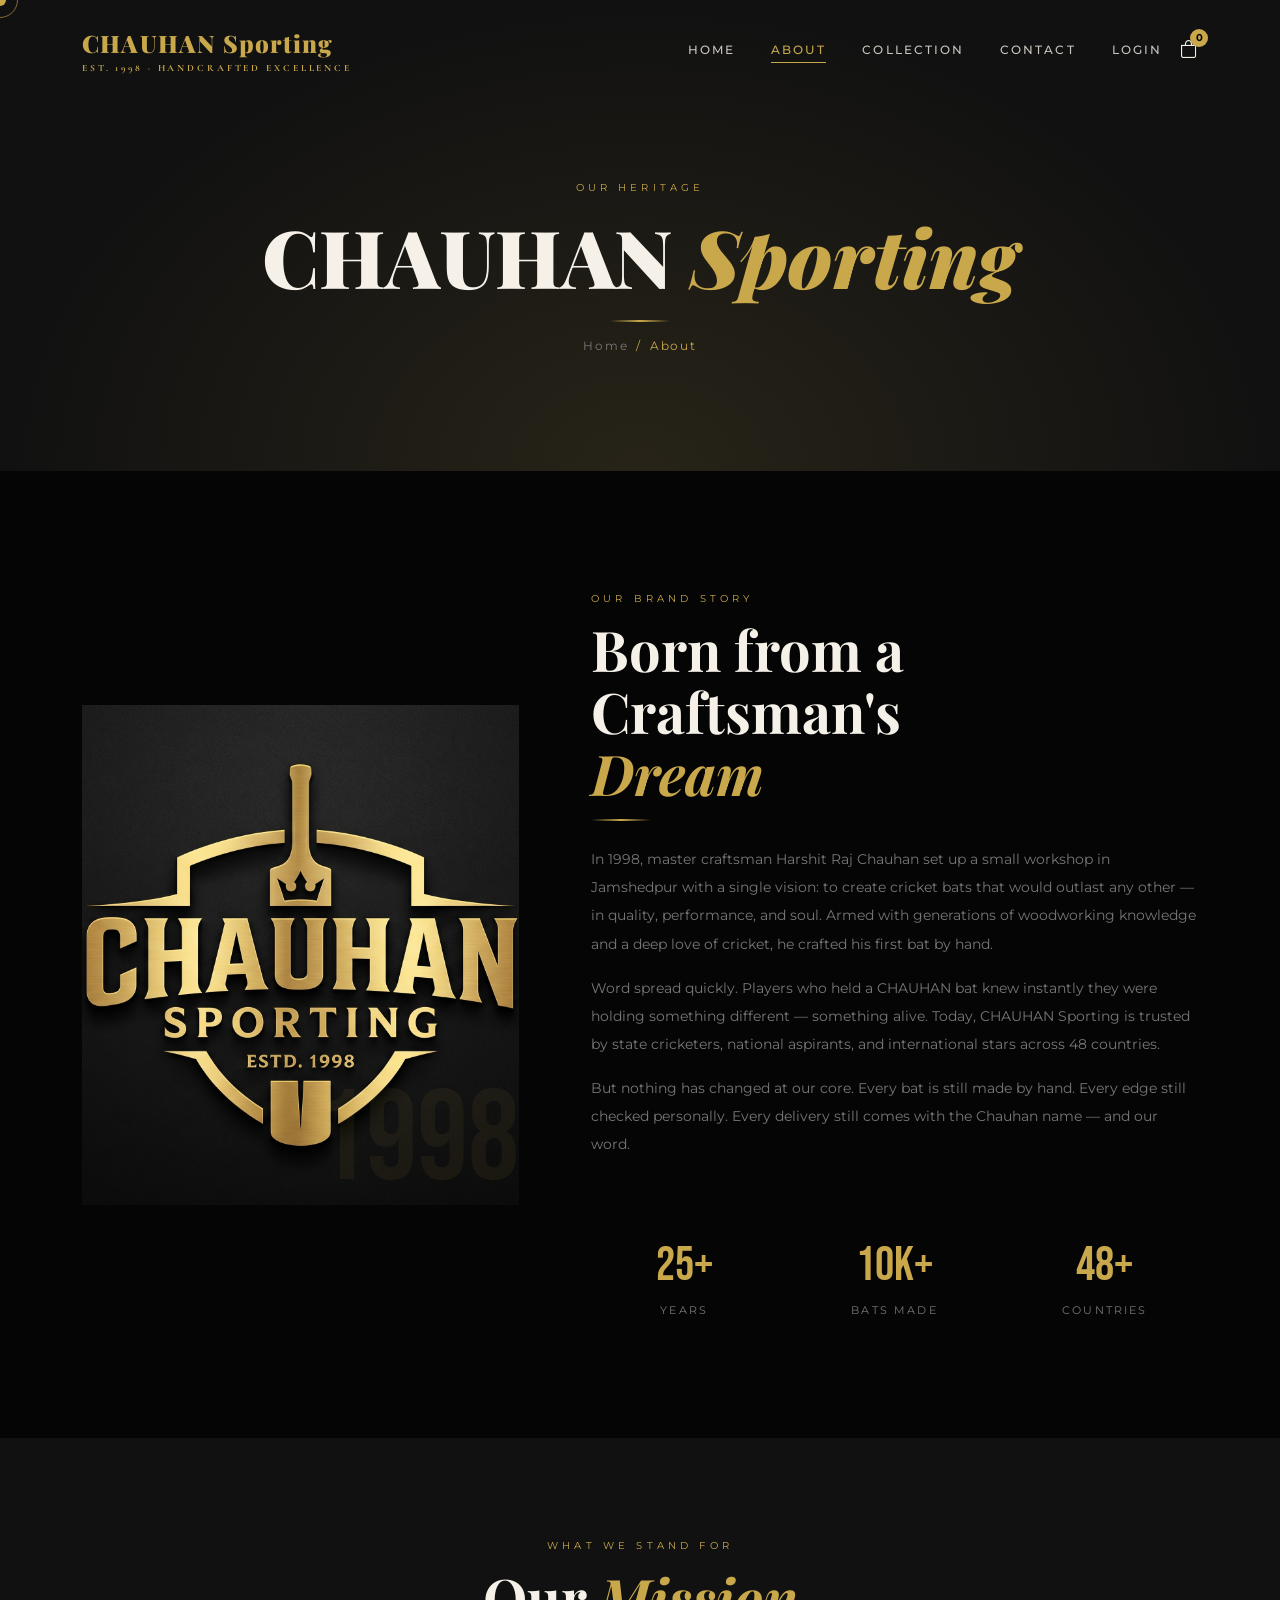
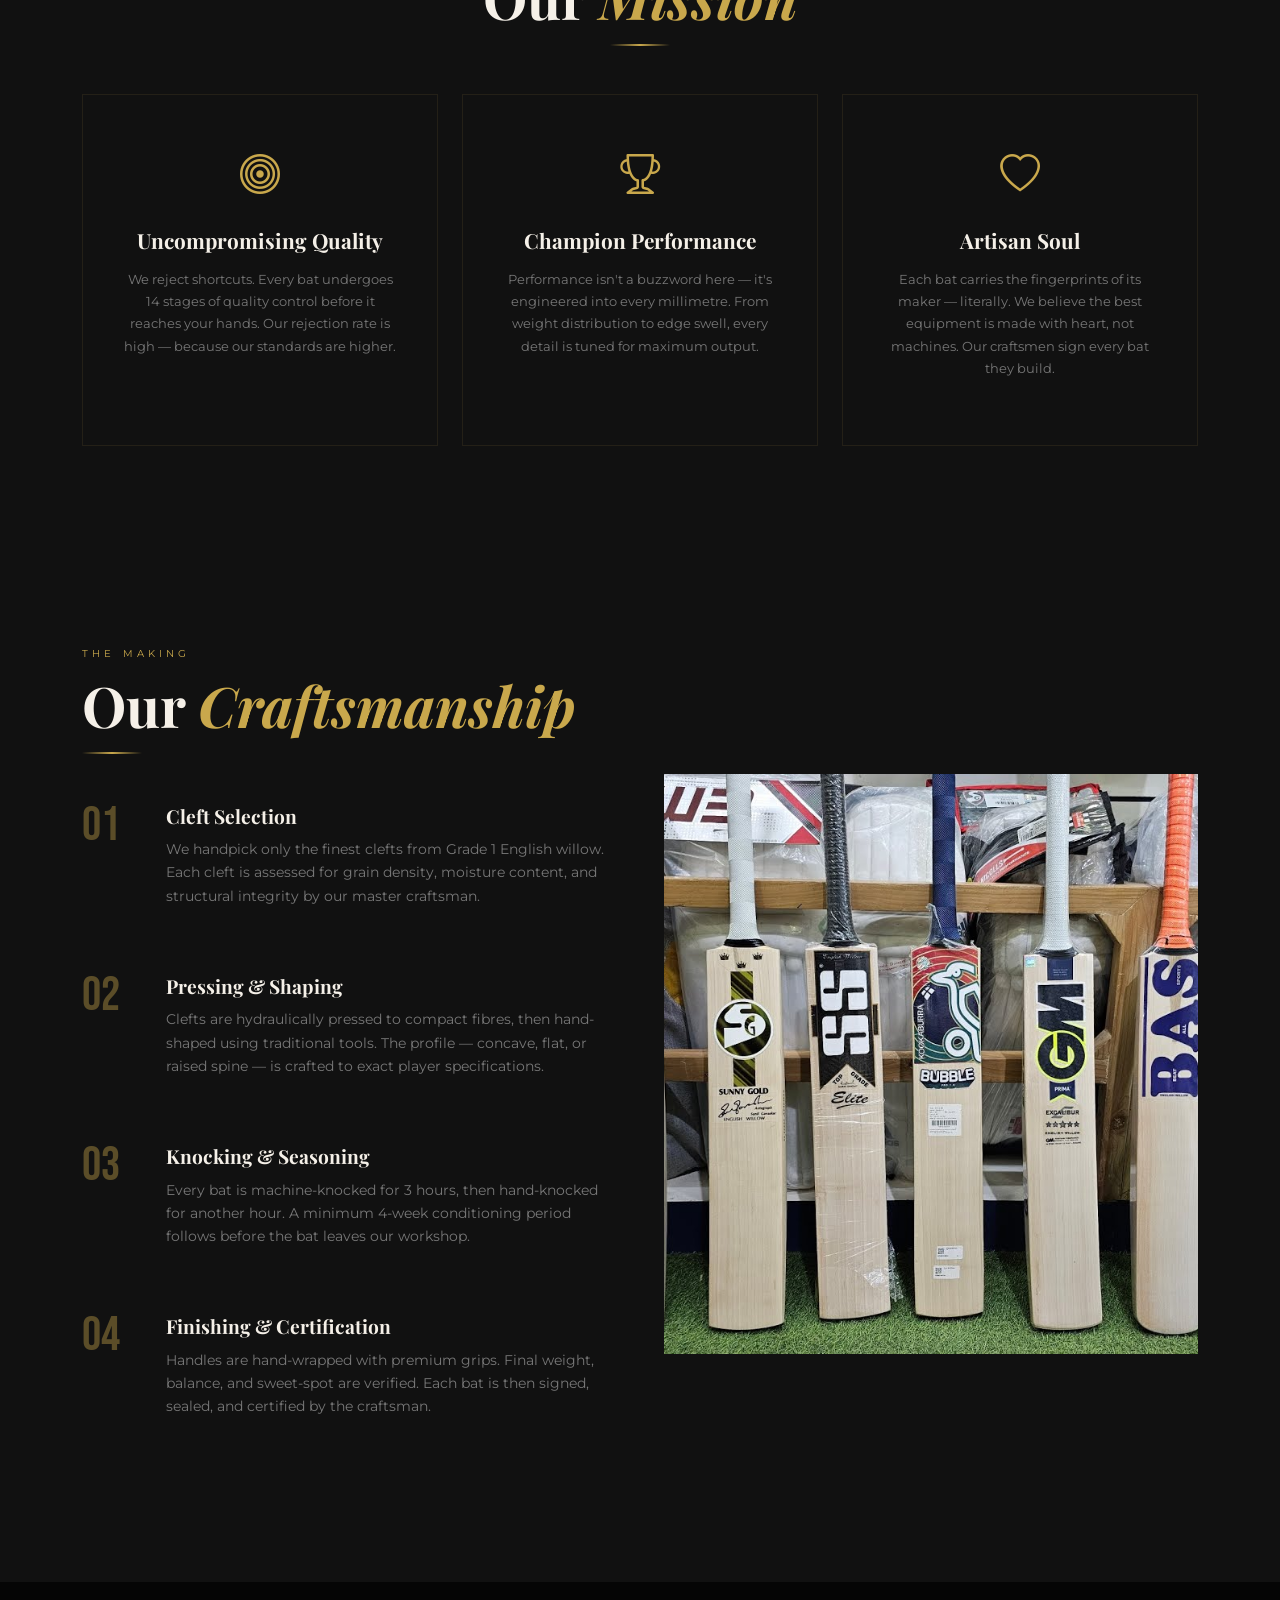
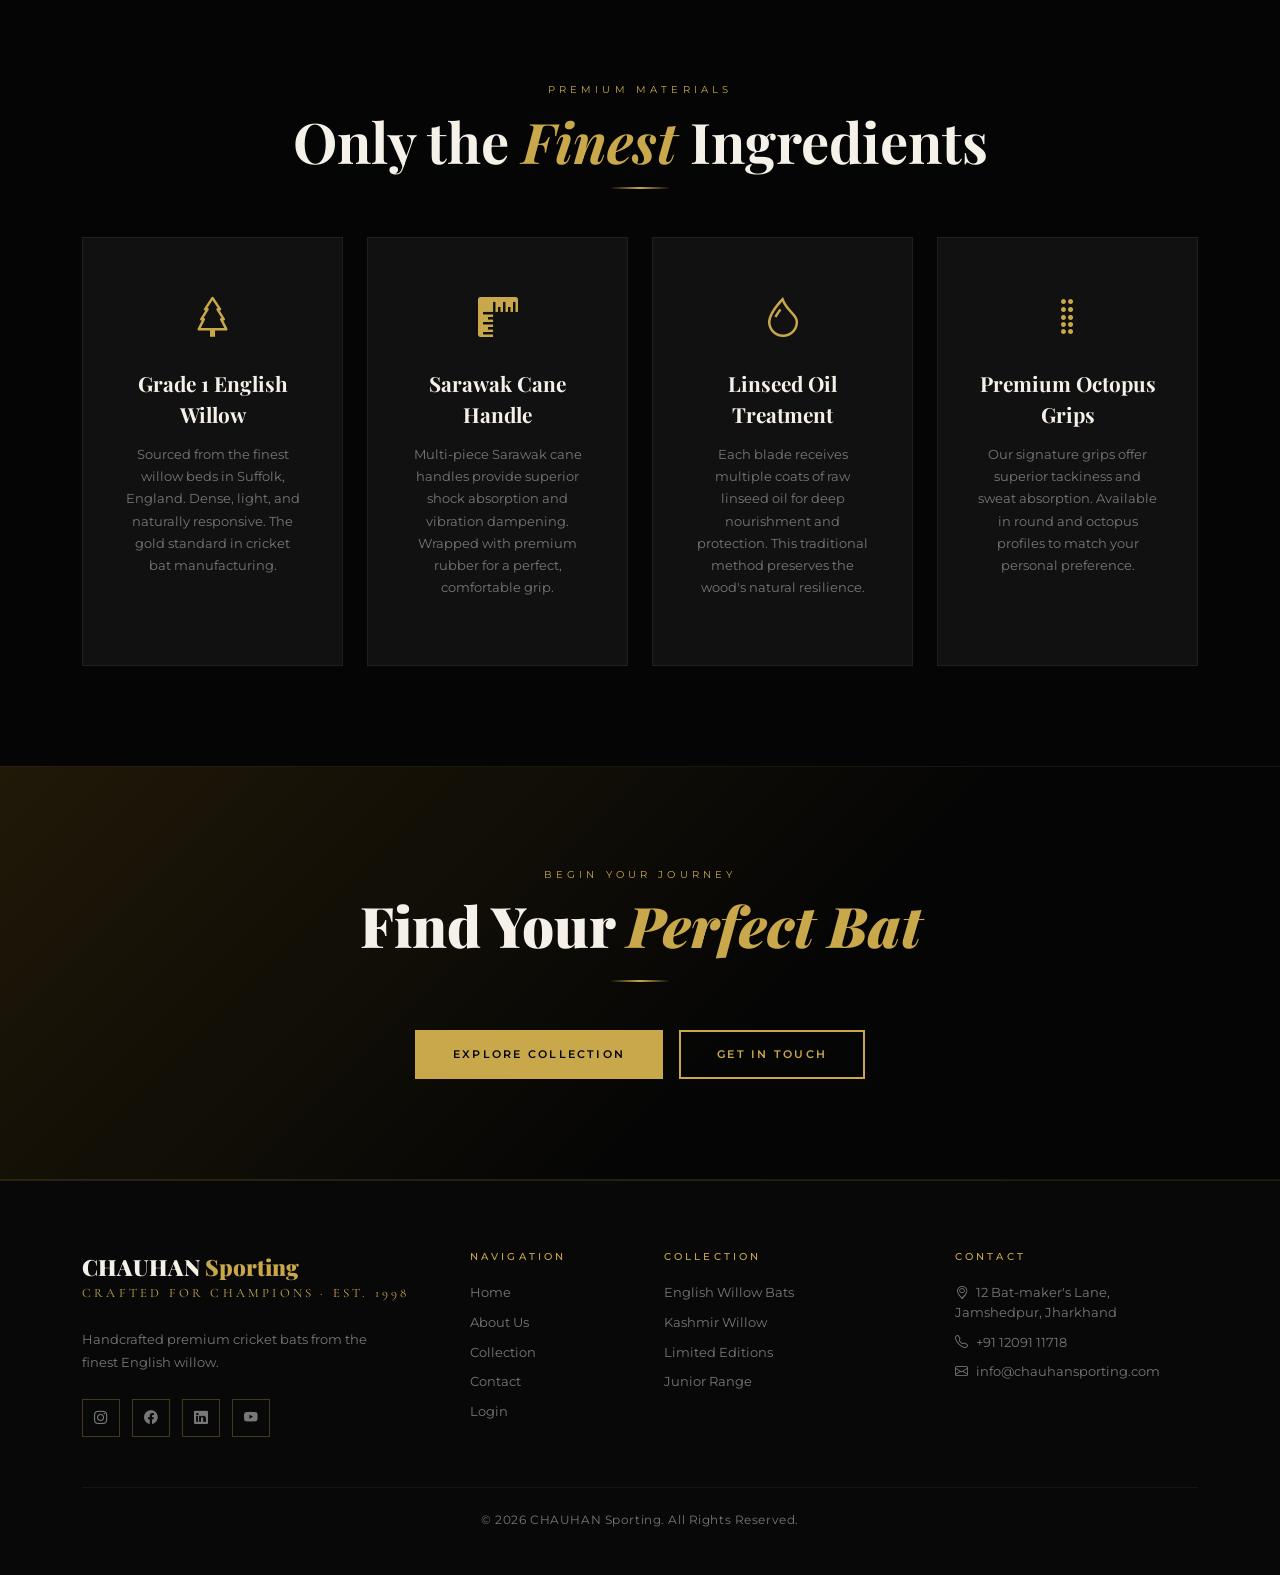
==== about.html @ fa4aa622 "My First Commit." ====
<!DOCTYPE html>
<html lang="en">
<head>
  <meta charset="UTF-8" />
  <meta name="viewport" content="width=device-width, initial-scale=1.0" />
  <title>About — CHAUHAN Sporting</title>
  <link rel="stylesheet" href="https://cdn.jsdelivr.net/npm/bootstrap@5.3.3/dist/css/bootstrap.min.css" />
  <link rel="stylesheet" href="https://cdn.jsdelivr.net/npm/bootstrap-icons@1.11.3/font/bootstrap-icons.min.css" />
  <link rel="stylesheet" href="style.css" />
</head>
<body>

<div id="loader"><div class="loader-brand">CHAUHAN<span style="color:var(--off-white);font-weight:300"> Sporting</span></div><div class="loader-bar"><div class="loader-fill"></div></div></div>
<div class="cursor"></div><div class="cursor-follower"></div>
<div class="scroll-progress"></div>

<!-- NAVBAR -->
<nav class="navbar navbar-expand-lg fixed-top">
  <div class="container">
    <a class="navbar-brand" href="index.html"><span>CHAUHAN Sporting</span><span class="brand-tagline">Est. 1998 · Handcrafted Excellence</span></a>
    <div class="d-flex align-items-center gap-3 order-lg-last">
      <span class="cart-icon"><i class="bi bi-bag"></i><span class="cart-count">0</span></span>
      <button class="navbar-toggler" type="button" data-bs-toggle="collapse" data-bs-target="#navMenu"><span class="navbar-toggler-icon"></span></button>
    </div>
    <div class="collapse navbar-collapse" id="navMenu">
      <ul class="navbar-nav ms-auto">
        <li class="nav-item"><a class="nav-link" href="index.html">Home</a></li>
        <li class="nav-item"><a class="nav-link active" href="about.html">About</a></li>
        <li class="nav-item"><a class="nav-link" href="collection.html">Collection</a></li>
        <li class="nav-item"><a class="nav-link" href="contact.html">Contact</a></li>
        <li class="nav-item"><a class="nav-link" href="login.html">Login</a></li>
      </ul>
    </div>
  </div>
</nav>

<!-- PAGE HEADER -->
<div class="page-header">
  <div class="container position-relative">
    <p class="section-label">Our Heritage</p>
    <h1>CHAUHAN <em>Sporting</em></h1>
    <div class="gold-divider"></div>
    <nav aria-label="breadcrumb" class="mt-3">
      <ol class="breadcrumb"><li class="breadcrumb-item"><a href="index.html">Home</a></li><li class="breadcrumb-item active">About</li></ol>
    </nav>
  </div>
</div>

<!-- BRAND STORY -->
<section class="about-intro">
  <div class="container">
    <div class="row align-items-center g-5">
      <div class="col-lg-5">
        <div class="about-img fade-in" style="position:relative;">
          <img src="g1.png"
               onerror="this.src='https://placehold.co/700x580/111111/c9a84c?text=Our+Story'"
               alt="Our Story" style="width:100%;height:500px;object-fit:cover;" />
          <div style="position:absolute;bottom:-20px;right:-20px;width:75%;height:75%;border:2px solid var(--gold);opacity:0.3;pointer-events:none;z-index:-1;"></div>
          <div class="about-year">1998</div>
        </div>
      </div>
      <div class="col-lg-7">
        <div class="fade-up ps-lg-4">
          <p class="section-label">Our Brand Story</p>
          <h2 class="section-title">Born from a Craftsman's<br><em>Dream</em></h2>
          <div class="gold-divider left"></div>
          <p class="mt-4" style="color:var(--muted);line-height:1.95;font-size:0.9rem;">
            In 1998, master craftsman Harshit Raj Chauhan set up a small workshop in Jamshedpur with a single vision: 
            to create cricket bats that would outlast any other — in quality, performance, and soul. 
            Armed with generations of woodworking knowledge and a deep love of cricket, he crafted his first bat by hand.
          </p>
          <p class="mt-3" style="color:var(--muted);line-height:1.95;font-size:0.9rem;">
            Word spread quickly. Players who held a CHAUHAN bat knew instantly they were holding something different — 
            something alive. Today, CHAUHAN Sporting is trusted by state cricketers, national aspirants, 
            and international stars across 48 countries.
          </p>
          <p class="mt-3" style="color:var(--muted);line-height:1.95;font-size:0.9rem;">
            But nothing has changed at our core. Every bat is still made by hand. Every edge still checked personally. 
            Every delivery still comes with the Chauhan name — and our word.
          </p>
          <div class="row mt-5 g-4">
            <div class="col-4 text-center">
              <div style="font-family:var(--ff-impact);font-size:3rem;color:var(--gold);">25+</div>
              <div style="font-size:0.68rem;letter-spacing:0.2em;text-transform:uppercase;color:var(--muted);">Years</div>
            </div>
            <div class="col-4 text-center">
              <div style="font-family:var(--ff-impact);font-size:3rem;color:var(--gold);">10K+</div>
              <div style="font-size:0.68rem;letter-spacing:0.2em;text-transform:uppercase;color:var(--muted);">Bats Made</div>
            </div>
            <div class="col-4 text-center">
              <div style="font-family:var(--ff-impact);font-size:3rem;color:var(--gold);">48+</div>
              <div style="font-size:0.68rem;letter-spacing:0.2em;text-transform:uppercase;color:var(--muted);">Countries</div>
            </div>
          </div>
        </div>
      </div>
    </div>
  </div>
</section>

<!-- MISSION -->
<section style="padding:100px 0;background:var(--charcoal);">
  <div class="container">
    <div class="text-center mb-5 fade-up">
      <p class="section-label">What We Stand For</p>
      <h2 class="section-title">Our <em>Mission</em></h2>
      <div class="gold-divider"></div>
    </div>
    <div class="row g-4">
      <div class="col-md-4 fade-up">
        <div class="material-card">
          <span class="material-icon"><i class="bi bi-bullseye"></i></span>
          <div class="material-title">Uncompromising Quality</div>
          <p class="material-desc">We reject shortcuts. Every bat undergoes 14 stages of quality control before it reaches your hands. Our rejection rate is high — because our standards are higher.</p>
        </div>
      </div>
      <div class="col-md-4 fade-up">
        <div class="material-card">
          <span class="material-icon"><i class="bi bi-trophy"></i></span>
          <div class="material-title">Champion Performance</div>
          <p class="material-desc">Performance isn't a buzzword here — it's engineered into every millimetre. From weight distribution to edge swell, every detail is tuned for maximum output.</p>
        </div>
      </div>
      <div class="col-md-4 fade-up">
        <div class="material-card">
          <span class="material-icon"><i class="bi bi-heart"></i></span>
          <div class="material-title">Artisan Soul</div>
          <p class="material-desc">Each bat carries the fingerprints of its maker — literally. We believe the best equipment is made with heart, not machines. Our craftsmen sign every bat they build.</p>
        </div>
      </div>
    </div>
  </div>
</section>

<!-- CRAFTSMANSHIP PROCESS -->
<section class="craft-process">
  <div class="container">
    <div class="row g-5 align-items-center">
      <div class="col-lg-6">
        <div class="fade-up">
          <p class="section-label">The Making</p>
          <h2 class="section-title">Our <em>Craftsmanship</em></h2>
          <div class="gold-divider left mb-5"></div>

          <div class="process-step fade-up">
            <div class="step-num">01</div>
            <div>
              <div class="step-title">Cleft Selection</div>
              <p class="step-desc">We handpick only the finest clefts from Grade 1 English willow. Each cleft is assessed for grain density, moisture content, and structural integrity by our master craftsman.</p>
            </div>
          </div>
          <div class="process-step fade-up">
            <div class="step-num">02</div>
            <div>
              <div class="step-title">Pressing & Shaping</div>
              <p class="step-desc">Clefts are hydraulically pressed to compact fibres, then hand-shaped using traditional tools. The profile — concave, flat, or raised spine — is crafted to exact player specifications.</p>
            </div>
          </div>
          <div class="process-step fade-up">
            <div class="step-num">03</div>
            <div>
              <div class="step-title">Knocking & Seasoning</div>
              <p class="step-desc">Every bat is machine-knocked for 3 hours, then hand-knocked for another hour. A minimum 4-week conditioning period follows before the bat leaves our workshop.</p>
            </div>
          </div>
          <div class="process-step fade-up">
            <div class="step-num">04</div>
            <div>
              <div class="step-title">Finishing & Certification</div>
              <p class="step-desc">Handles are hand-wrapped with premium grips. Final weight, balance, and sweet-spot are verified. Each bat is then signed, sealed, and certified by the craftsman.</p>
            </div>
          </div>
        </div>
      </div>
      <div class="col-lg-6 fade-in">
        <img src="sh.jpg"
             onerror="this.src=''"
             alt="Craftsmanship" style="width:100%;height:580px;object-fit:cover;" />
      </div>
    </div>
  </div>
</section>

<!-- MATERIALS -->
<section class="materials">
  <div class="container">
    <div class="text-center mb-5 fade-up">
      <p class="section-label">Premium Materials</p>
      <h2 class="section-title">Only the <em>Finest</em> Ingredients</h2>
      <div class="gold-divider"></div>
    </div>
    <div class="row g-4">
      <div class="col-md-6 col-lg-3 fade-up">
        <div class="material-card">
          <span class="material-icon"><i class="bi bi-tree"></i></span>
          <div class="material-title">Grade 1 English Willow</div>
          <p class="material-desc">Sourced from the finest willow beds in Suffolk, England. Dense, light, and naturally responsive. The gold standard in cricket bat manufacturing.</p>
        </div>
      </div>
      <div class="col-md-6 col-lg-3 fade-up">
        <div class="material-card">
          <span class="material-icon"><i class="bi bi-rulers"></i></span>
          <div class="material-title">Sarawak Cane Handle</div>
          <p class="material-desc">Multi-piece Sarawak cane handles provide superior shock absorption and vibration dampening. Wrapped with premium rubber for a perfect, comfortable grip.</p>
        </div>
      </div>
      <div class="col-md-6 col-lg-3 fade-up">
        <div class="material-card">
          <span class="material-icon"><i class="bi bi-droplet"></i></span>
          <div class="material-title">Linseed Oil Treatment</div>
          <p class="material-desc">Each blade receives multiple coats of raw linseed oil for deep nourishment and protection. This traditional method preserves the wood's natural resilience.</p>
        </div>
      </div>
      <div class="col-md-6 col-lg-3 fade-up">
        <div class="material-card">
          <span class="material-icon"><i class="bi bi-grip-vertical"></i></span>
          <div class="material-title">Premium Octopus Grips</div>
          <p class="material-desc">Our signature grips offer superior tackiness and sweat absorption. Available in round and octopus profiles to match your personal preference.</p>
        </div>
      </div>
    </div>
  </div>
</section>

<!-- CTA -->
<section class="cta-banner">
  <div class="container text-center fade-up">
    <p class="section-label">Begin Your Journey</p>
    <h2 class="section-title mb-4">Find Your <em>Perfect Bat</em></h2>
    <div class="gold-divider"></div>
    <div class="d-flex justify-content-center gap-3 mt-5 flex-wrap">
      <a href="collection.html" class="btn-gold ripple-btn"><span>Explore Collection</span></a>
      <a href="contact.html" class="btn-outline-gold ripple-btn"><span>Get in Touch</span></a>
    </div>
  </div>
</section>

<!-- FOOTER -->
<footer>
  <div class="container">
    <div class="row g-5">
      <div class="col-lg-4">
        <div class="footer-brand">CHAUHAN<span> Sporting</span></div>
        <div class="footer-tagline mb-4">Crafted for Champions · Est. 1998</div>
        <p style="font-size:0.82rem;color:var(--muted);line-height:1.8;max-width:300px;">Handcrafted premium cricket bats from the finest English willow.</p>
        <div class="mt-4">
          <a href="https://www.instagram.com/_.chauhan._111/" target="_blank" class="social-icon"><i class="bi bi-instagram"></i></a>
              <a href="https://www.facebook.com/" target="_blank" class="social-icon"><i class="bi bi-facebook"></i></a>
              <a href="https://www.linkedin.com/in/shivanand-singh-827114405/" target="_blank" class="social-icon"><i class="bi bi-linkedin"></i></a>
              <a href="https://www.youtube.com/@chennaiipl" target="_blank" class="social-icon"><i class="bi bi-youtube"></i></a>
          </div>
      </div>
      <div class="col-6 col-lg-2 footer-links">
        <h6>Navigation</h6>
        <a href="index.html">Home</a><a href="about.html">About Us</a><a href="collection.html">Collection</a><a href="contact.html">Contact</a><a href="login.html">Login</a>
      </div>
      <div class="col-6 col-lg-3 footer-links">
        <h6>Collection</h6>
        <a href="collection.html">English Willow Bats</a><a href="collection.html">Kashmir Willow</a><a href="collection.html">Limited Editions</a><a href="collection.html">Junior Range</a>
      </div>
      <div class="col-lg-3 footer-links">
        <h6>Contact</h6>
        <a href="#"><i class="bi bi-geo-alt me-2"></i>12 Bat-maker's Lane, Jamshedpur, Jharkhand</a>
        <a href="#"><i class="bi bi-telephone me-2"></i>+91 12091 11718</a>
        <a href="#"><i class="bi bi-envelope me-2"></i>info@chauhansporting.com</a>
      </div>
    </div>
    <div class="footer-bottom text-center"><p>© 2026 CHAUHAN Sporting. All Rights Reserved.</p></div>
  </div>
</footer>

<div class="cart-toast"><i class="bi bi-bag-check-fill"></i><span class="toast-msg">Item added to cart</span></div>
<script src="https://cdn.jsdelivr.net/npm/bootstrap@5.3.3/dist/js/bootstrap.bundle.min.js"></script>
<script src="main.js"></script>
</body>
</html>
---- style.css ----
/* ============================================================
   CHAUHAN Sporting — Premium Cricket Brand Stylesheet
   ============================================================ */

@import url('https://fonts.googleapis.com/css2?family=Playfair+Display:ital,wght@0,400;0,700;0,900;1,400&family=Cormorant+Garamond:wght@300;400;600&family=Bebas+Neue&family=Montserrat:wght@300;400;500;600&display=swap');

/* ── CSS Variables ─────────────────────────────────────────── */
:root {
  --gold: #c9a84c;
  --gold-light: #e8c96a;
  --gold-dark: #8b6914;
  --black : #050505;
  --charcoal: #111111;
  --dark: #1a1a1a;
  --dark-mid: #242424;
  --muted: #777;
  --off-white: #f5f0e8;
  --cream: #faf5ec;
  --white: #ffffff;

  --ff-display: 'Playfair Display', Georgia, serif;
  --ff-serif: 'Cormorant Garamond', serif;
  --ff-sans: 'Montserrat', sans-serif;
  --ff-impact: 'Bebas Neue', sans-serif;

  --transition: 0.4s cubic-bezier(0.25, 0.46, 0.45, 0.94);
  --transition-fast: 0.2s ease;
  --shadow-gold: 0 0 40px rgba(201,168,76,0.3);
  --shadow-deep: 0 25px 80px rgba(0,0,0,0.8);
}

/* ── Reset & Base ──────────────────────────────────────────── */
*, *::before, *::after { box-sizing: border-box; margin: 0; padding: 0; }

html { scroll-behavior: smooth; overflow-x: hidden; }

body {
  font-family: var(--ff-sans);
  background: var(--black);
  color: var(--off-white);
  overflow-x: hidden;
  cursor: none;
}

a { text-decoration: none; color: inherit; }
img { max-width: 100%; }

/* ── Custom Cursor ─────────────────────────────────────────── */
.cursor {
  width: 12px; height: 12px;
  background: var(--gold);
  border-radius: 50%;
  position: fixed;
  pointer-events: none;
  z-index: 99999;
  transform: translate(-50%, -50%);
  transition: transform 0.1s, width 0.3s, height 0.3s, background 0.3s;
  mix-blend-mode: normal;
}
.cursor-follower {
  width: 36px; height: 36px;
  border: 1px solid var(--gold);
  border-radius: 50%;
  position: fixed;
  pointer-events: none;
  z-index: 99998;
  transform: translate(-50%, -50%);
  transition: transform 0.15s ease-out, width 0.3s, height 0.3s;
  opacity: 0.6;
}
body:hover .cursor { transform: translate(-50%, -50%) scale(1); }
/* ── Navbar ────────────────────────────────────────────────── */
.navbar {
  background: transparent;
  padding: 20px 0;
  transition: var(--transition);
  z-index: 1000;
}
.navbar.scrolled {
  background: rgba(5,5,5,0.97);
  backdrop-filter: blur(20px);
  -webkit-backdrop-filter: blur(20px);
  padding: 12px 0;
  border-bottom: 1px solid rgba(201,168,76,0.15);
  box-shadow: 0 4px 40px rgba(0,0,0,0.5);
}
.navbar-brand {
  font-family: var(--ff-display);
  font-weight: 900;
  font-size: 1.5rem;
  letter-spacing: 0.05em;
}
.navbar-brand span { color: var(--gold); }
.brand-tagline {
  font-family: var(--ff-serif);
  font-size: 0.6rem;
  letter-spacing: 0.3em;
  color: var(--gold);
  display: block;
  text-transform: uppercase;
}
.nav-link {
  font-family: var(--ff-sans);
  font-size: 0.72rem;
  font-weight: 500;
  letter-spacing: 0.18em;
  text-transform: uppercase;
  color: rgba(245,240,232,0.8) !important;
  padding: 8px 18px !important;
  position: relative;
  transition: color var(--transition-fast);
}
.nav-link::after {
  content: '';
  position: absolute;
  bottom: 4px; left: 18px;
  width: 0; height: 1px;
  background: var(--gold);
  transition: width var(--transition);
}
.nav-link:hover { color: var(--gold) !important; }
.nav-link:hover::after, .nav-link.active::after { width: calc(100% - 36px); }
.nav-link.active { color: var(--gold) !important; }

.navbar-toggler { border: 1px solid var(--gold); border-radius: 0; padding: 6px 10px; }
.navbar-toggler-icon {
  background-image: url("data:image/svg+xml,%3csvg xmlns='http://www.w3.org/2000/svg' viewBox='0 0 30 30'%3e%3cpath stroke='%23c9a84c' stroke-linecap='round' stroke-miterlimit='10' stroke-width='2' d='M4 7h22M4 15h22M4 23h22'/%3e%3c/svg%3e");
}

/* ── Buttons ───────────────────────────────────────────────── */
.btn-gold {
  font-family: var(--ff-sans);
  font-size: 0.7rem;
  font-weight: 600;
  letter-spacing: 0.2em;
  text-transform: uppercase;
  color: var(--black);
  background: var(--gold);
  border: 2px solid var(--gold);
  padding: 14px 36px;
  border-radius: 0;
  position: relative;
  overflow: hidden;
  transition: color var(--transition), background var(--transition);
  display: inline-block;
}
.btn-gold::before {
  content: '';
  position: absolute;
  inset: 0;
  background: var(--black);
  transform: translateX(-101%);
  transition: transform var(--transition);
  z-index: 0;
}
.btn-gold:hover { color: var(--gold); }
.btn-gold:hover::before { transform: translateX(0); }
.btn-gold span { position: relative; z-index: 1; }

.btn-outline-gold {
  font-family: var(--ff-sans);
  font-size: 0.7rem;
  font-weight: 600;
  letter-spacing: 0.2em;
  text-transform: uppercase;
  color: var(--gold);
  background: transparent;
  border: 2px solid var(--gold);
  padding: 14px 36px;
  border-radius: 0;
  position: relative;
  overflow: hidden;
  transition: color var(--transition), background var(--transition);
  display: inline-block;
}
.btn-outline-gold::before {
  content: '';
  position: absolute;
  inset: 0;
  background: var(--gold);
  transform: translateX(-101%);
  transition: transform var(--transition);
  z-index: 0;
}
.btn-outline-gold:hover { color: var(--black); }
.btn-outline-gold:hover::before { transform: translateX(0); }
.btn-outline-gold span { position: relative; z-index: 1; }

/* ripple */
.ripple-btn { position: relative; overflow: hidden; }
.ripple-btn .ripple {
  position: absolute;
  border-radius: 50%;
  background: rgba(255,255,255,0.25);
  transform: scale(0);
  animation: ripple-anim 0.6s linear;
  pointer-events: none;
}
@keyframes ripple-anim { to { transform: scale(4); opacity: 0; } }

/* ── Gold Divider ──────────────────────────────────────────── */
.gold-divider {
  width: 60px; height: 2px;
  background: linear-gradient(90deg, transparent, var(--gold), transparent);
  margin: 16px auto;
}
.gold-divider.left { margin: 16px 0; }

/* ── Section Titles ────────────────────────────────────────── */
.section-label {
  font-family: var(--ff-sans);
  font-size: 0.65rem;
  letter-spacing: 0.4em;
  text-transform: uppercase;
  color: var(--gold);
  margin-bottom: 12px;
}
.section-title {
  font-family: var(--ff-display);
  font-size: clamp(2rem, 5vw, 3.5rem);
  font-weight: 700;
  line-height: 1.1;
  color: var(--off-white);
}
.section-title em { font-style: italic; color: var(--gold); }

/* ── Footer ────────────────────────────────────────────────── */
footer {
  background: #080808;
  border-top: 1px solid rgba(201,168,76,0.15);
  padding: 70px 0 30px;
}
.footer-brand { font-family: var(--ff-display); font-size: 1.4rem; font-weight: 900; }
.footer-brand span { color: var(--gold); }
.footer-tagline {
  font-family: var(--ff-serif);
  font-size: 0.8rem;
  letter-spacing: 0.25em;
  color: var(--gold);
  text-transform: uppercase;
}
.footer-links h6 {
  font-family: var(--ff-sans);
  font-size: 0.65rem;
  letter-spacing: 0.3em;
  text-transform: uppercase;
  color: var(--gold);
  margin-bottom: 20px;
}
.footer-links a {
  display: block;
  font-size: 0.82rem;
  color: var(--muted);
  margin-bottom: 10px;
  transition: color var(--transition-fast);
}
.footer-links a:hover { color: var(--gold); }
.social-icon {
  width: 38px; height: 38px;
  border: 1px solid rgba(201,168,76,0.3);
  display: inline-flex;
  align-items: center;
  justify-content: center;
  color: var(--muted);
  font-size: 0.85rem;
  margin-right: 8px;
  transition: var(--transition);
}
.social-icon:hover {
  border-color: var(--gold);
  color: var(--gold);
  box-shadow: 0 0 20px rgba(201,168,76,0.2);
}
.footer-bottom {
  border-top: 1px solid rgba(255,255,255,0.05);
  padding-top: 24px;
  margin-top: 50px;
  font-size: 0.72rem;
  color: var(--muted);
  letter-spacing: 0.05em;
}

/* ── Page Header (inner pages) ─────────────────────────────── */
.page-header {
  padding: 180px 0 100px;
  position: relative;
  overflow: hidden;
  background: var(--charcoal);
  text-align: center;
}
.page-header::before {
  content: '';
  position: absolute;
  inset: 0;
  background: radial-gradient(ellipse at center bottom, rgba(201,168,76,0.12) 0%, transparent 70%);
}
.page-header h1 {
  font-family: var(--ff-display);
  font-size: clamp(2.5rem, 7vw, 5rem);
  font-weight: 900;
}
.page-header h1 em { font-style: italic; color: var(--gold); }
.breadcrumb { background: none; justify-content: center; }
.breadcrumb-item { font-size: 0.72rem; letter-spacing: 0.15em; color: var(--muted); }
.breadcrumb-item.active { color: var(--gold); }
.breadcrumb-item + .breadcrumb-item::before { color: var(--gold); }

/* ── Scroll Progress ───────────────────────────────────────── */
.scroll-progress {
  position: fixed;
  top: 0; left: 0;
  height: 2px;
  background: linear-gradient(90deg, var(--gold-dark), var(--gold), var(--gold-light));
  z-index: 99999;
  width: 0%;
  transition: width 0.1s linear;
}

/* ── Loader ────────────────────────────────────────────────── */
#loader {
  position: fixed;
  inset: 0;
  background: var(--black);
  display: flex;
  flex-direction: column;
  align-items: center;
  justify-content: center;
  z-index: 999999;
  transition: opacity 0.6s, visibility 0.6s;
}
#loader.hidden { opacity: 0; visibility: hidden; }
.loader-brand {
  font-family: var(--ff-display);
  font-size: 2rem;
  font-weight: 900;
  color: var(--gold);
  margin-bottom: 30px;
  letter-spacing: 0.05em;
}
.loader-bar {
  width: 200px; height: 1px;
  background: rgba(201,168,76,0.2);
  overflow: hidden;
}
.loader-fill {
  height: 100%;
  background: var(--gold);
  width: 0%;
  animation: loadfill 1.2s ease-out forwards;
}
@keyframes loadfill { to { width: 100%; } }

/* ── Animations ────────────────────────────────────────────── */
.fade-up { opacity: 0; transform: translateY(40px); transition: opacity 0.8s ease, transform 0.8s ease; }
.fade-up.visible { opacity: 1; transform: translateY(0); }
.fade-in { opacity: 0; transition: opacity 1s ease; }
.fade-in.visible { opacity: 1; }

/* ── Utility ───────────────────────────────────────────────── */
.text-gold { color: var(--gold); }
.bg-charcoal { background: var(--charcoal); }
.bg-dark-mid { background: var(--dark-mid); }
.font-display { font-family: var(--ff-display); }
.font-serif { font-family: var(--ff-serif); }
.font-impact { font-family: var(--ff-impact); }
.ls-wide { letter-spacing: 0.15em; }
.ls-wider { letter-spacing: 0.3em; }

/* ============================================================
   HOME PAGE
   ============================================================ */

/* Hero */
.hero {
  height: 100vh;
  min-height: 700px;
  position: relative;
  display: flex;
  align-items: center;
  overflow: hidden;
  background: var(--black);
}
.hero-bg {
  position: absolute;
  inset: 0;
  background:
    radial-gradient(ellipse at 30% 50%, rgba(201,168,76,0.08) 0%, transparent 60%),
    radial-gradient(ellipse at 80% 20%, rgba(201,168,76,0.05) 0%, transparent 50%);
  z-index: 0;
}
.hero-stadium {
  position: absolute;
  inset: 0;
  background:
    linear-gradient(to right, rgba(5,5,5,0.92) 40%, rgba(5,5,5,0.6) 100%),
    url('https://images.unsplash.com/photo-1531415074968-036ba1b575da?w=1920&q=80') center/cover no-repeat;
  z-index: 1;
}
.hero-content { position: relative; z-index: 2; }
.hero-label {
  font-family: var(--ff-sans);
  font-size: 0.65rem;
  letter-spacing: 0.5em;
  text-transform: uppercase;
  color: var(--gold);
  margin-bottom: 20px;
  display: flex;
  align-items: center;
  gap: 12px;
}
.hero-label::before {
  content: '';
  width: 40px; height: 1px;
  background: var(--gold);
  display: inline-block;
}
.hero h1 {
  font-family: var(--ff-display);
  font-size: clamp(2.8rem, 7vw, 5.5rem);
  font-weight: 900;
  line-height: 1.05;
  margin-bottom: 24px;
  color: var(--off-white);
}
.hero h1 em {
  font-style: italic;
  color: var(--gold);
  display: block;
}
.hero-sub {
  font-family: var(--ff-serif);
  font-size: clamp(1rem, 2vw, 1.25rem);
  font-weight: 300;
  color: rgba(245,240,232,0.6);
  max-width: 480px;
  line-height: 1.7;
  margin-bottom: 44px;
}
.hero-btns { display: flex; gap: 16px; flex-wrap: wrap; }

/* hero decorative bat */
.hero-visual {
  position: absolute;
  right: 5%;
  top: 50%;
  transform: translateY(-50%);
  z-index: 2;
  opacity: 0.85;
}
.hero-bat-img {
  width: clamp(200px, 25vw, 380px);
  filter: drop-shadow(0 0 60px rgba(201,168,76,0.4));
  animation: floatBat 4s ease-in-out infinite;
}
@keyframes floatBat {
  0%, 100% { transform: translateY(0) rotate(-5deg); }
  50% { transform: translateY(-18px) rotate(-3deg); }
}

/* Hero stats */
.hero-stats {
  position: absolute;
  bottom: 60px;
  left: 0; right: 0;
  z-index: 3;
}
.stat-item { text-align: center; }
.stat-num {
  font-family: var(--ff-impact);
  font-size: clamp(2rem, 4vw, 3rem);
  color: var(--gold);
  line-height: 1;
}
.stat-label {
  font-size: 0.65rem;
  letter-spacing: 0.25em;
  text-transform: uppercase;
  color: var(--muted);
  margin-top: 4px;
}

/* Features strip */
.features-strip {
  background: var(--charcoal);
  border-top: 1px solid rgba(201,168,76,0.1);
  border-bottom: 1px solid rgba(201,168,76,0.1);
  padding: 50px 0;
}
.feature-item { text-align: center; }
.feature-icon {
  font-size: 2rem;
  color: var(--gold);
  margin-bottom: 16px;
  display: block;
}
.feature-title {
  font-family: var(--ff-display);
  font-size: 1rem;
  font-weight: 700;
  margin-bottom: 8px;
  color: var(--off-white);
}
.feature-desc { font-size: 0.78rem; color: var(--muted); line-height: 1.6; }

/* Showcase section */
.showcase { padding: 120px 0; background: var(--black); }
.showcase-img-wrap {
  position: relative;
  overflow: hidden;
}
.showcase-img-wrap img {
  width: 100%;
  height: 500px;
  object-fit: cover;
  transition: transform 0.8s ease;
}
.showcase-img-wrap:hover img { transform: scale(1.05); }
.showcase-img-wrap::after {
  content: '';
  position: absolute;
  inset: 0;
  background: linear-gradient(45deg, rgba(201,168,76,0.15), transparent);
  pointer-events: none;
}
.showcase-badge {
  position: absolute;
  top: 30px; right: 30px;
  background: var(--gold);
  color: var(--black);
  font-family: var(--ff-impact);
  font-size: 0.9rem;
  letter-spacing: 0.1em;
  padding: 8px 16px;
}

/* Testimonial */
.testimonials { padding: 100px 0; background: var(--charcoal); }
.testimonial-card {
  background: var(--dark);
  border: 1px solid rgba(201,168,76,0.1);
  padding: 40px;
  position: relative;
  transition: var(--transition);
}
.testimonial-card:hover {
  border-color: rgba(201,168,76,0.4);
  box-shadow: var(--shadow-gold);
  transform: translateY(-4px);
}
.testimonial-card::before {
  content: '"';
  font-family: var(--ff-display);
  font-size: 5rem;
  color: var(--gold);
  opacity: 0.2;
  position: absolute;
  top: -10px; left: 20px;
  line-height: 1;
}
.testimonial-text {
  font-family: var(--ff-serif);
  font-size: 1rem;
  line-height: 1.8;
  color: rgba(245,240,232,0.8);
  margin-bottom: 24px;
}
.testimonial-author { font-weight: 600; font-size: 0.82rem; }
.testimonial-role { font-size: 0.72rem; color: var(--gold); letter-spacing: 0.1em; }
.stars { color: var(--gold); font-size: 0.8rem; margin-bottom: 16px; }

/* CTA Banner */
.cta-banner {
  padding: 100px 0;
  background:
    linear-gradient(135deg, rgba(139,105,20,0.2) 0%, rgba(5,5,5,0) 60%),
    var(--black);
  border-top: 1px solid rgba(201,168,76,0.1);
  border-bottom: 1px solid rgba(201,168,76,0.1);
  text-align: center;
}
.cta-banner h2 {
  font-family: var(--ff-display);
  font-size: clamp(2rem, 5vw, 3.5rem);
  font-weight: 900;
}

/* ============================================================
   ABOUT PAGE
   ============================================================ */
.about-intro { padding: 120px 0; }
.about-img {
  position: relative;
  overflow: hidden;
}
.about-img img {
  width: 100%;
  height: 580px;
  object-fit: cover;
}
.about-img-frame {
  position: absolute;
  bottom: -20px; right: -20px;
  width: 80%; height: 80%;
  border: 2px solid var(--gold);
  z-index: -1;
  opacity: 0.4;
}
.about-year {
  font-family: var(--ff-impact);
  font-size: 8rem;
  color: rgba(201,168,76,0.07);
  position: absolute;
  bottom: 0; right: 0;
  line-height: 1;
  pointer-events: none;
}
.craft-process { padding: 100px 0; background: var(--charcoal); }
.process-step {
  display: flex;
  gap: 24px;
  margin-bottom: 48px;
  align-items: flex-start;
}
.step-num {
  font-family: var(--ff-impact);
  font-size: 3rem;
  color: var(--gold);
  opacity: 0.4;
  line-height: 1;
  min-width: 60px;
}
.step-title {
  font-family: var(--ff-display);
  font-size: 1.2rem;
  font-weight: 700;
  margin-bottom: 8px;
}
.step-desc { font-size: 0.85rem; color: var(--muted); line-height: 1.7; }

.materials { padding: 100px 0; }
.material-card {
  background: var(--charcoal);
  border: 1px solid rgba(201,168,76,0.1);
  padding: 50px 40px;
  text-align: center;
  transition: var(--transition);
  height: 100%;
}
.material-card:hover {
  border-color: var(--gold);
  box-shadow: var(--shadow-gold);
  transform: translateY(-6px);
}
.material-icon {
  font-size: 2.5rem;
  color: var(--gold);
  margin-bottom: 20px;
  display: block;
}
.material-title {
  font-family: var(--ff-display);
  font-size: 1.3rem;
  font-weight: 700;
  margin-bottom: 12px;
}
.material-desc { font-size: 0.82rem; color: var(--muted); line-height: 1.7; }

/* ============================================================
   COLLECTION PAGE
   ============================================================ */
.collection { padding: 80px 0 120px; }

/* Filter bar */
.filter-bar { margin-bottom: 50px; }
.filter-btn {
  font-family: var(--ff-sans);
  font-size: 0.68rem;
  letter-spacing: 0.2em;
  text-transform: uppercase;
  background: none;
  border: 1px solid rgba(201,168,76,0.2);
  color: var(--muted);
  padding: 10px 24px;
  margin: 4px;
  cursor: pointer;
  transition: var(--transition);
}
.filter-btn:hover, .filter-btn.active {
  background: var(--gold);
  border-color: var(--gold);
  color: var(--black);
}

/* Bat cards */
.bat-card {
  background: var(--charcoal);
  border: 1px solid rgba(201,168,76,0.08);
  overflow: hidden;
  position: relative;
  transition: var(--transition);
  cursor: pointer;
  height: 100%;
  display: flex;
  flex-direction: column;
}
.bat-card:hover {
  border-color: rgba(201,168,76,0.4);
  box-shadow: 0 20px 60px rgba(0,0,0,0.7), 0 0 40px rgba(201,168,76,0.15);
  transform: translateY(-8px);
}
.bat-img-wrap {
  overflow: hidden;
  background: var(--dark);
  position: relative;
  height: 280px;
  display: flex;
  align-items: center;
  justify-content: center;
}
.bat-img-wrap img {
  height: 220px;
  width: auto;
  object-fit: contain;
  transition: transform 0.6s ease, filter 0.6s ease;
  filter: drop-shadow(0 10px 30px rgba(0,0,0,0.5));
}
.bat-card:hover .bat-img-wrap img {
  transform: scale(1.08) rotate(3deg);
  filter: drop-shadow(0 10px 40px rgba(201,168,76,0.3));
}
.bat-badge {
  position: absolute;
  top: 16px; left: 16px;
  background: var(--gold);
  color: var(--black);
  font-family: var(--ff-sans);
  font-size: 0.6rem;
  font-weight: 700;
  letter-spacing: 0.15em;
  text-transform: uppercase;
  padding: 5px 12px;
}
.bat-info {
  padding: 28px;
  flex-grow: 1;
  display: flex;
  flex-direction: column;
}
.bat-grade {
  font-size: 0.62rem;
  letter-spacing: 0.3em;
  text-transform: uppercase;
  color: var(--gold);
  margin-bottom: 8px;
}
.bat-name {
  font-family: var(--ff-display);
  font-size: 1.15rem;
  font-weight: 700;
  color: var(--off-white);
  margin-bottom: 10px;
  flex-grow: 1;
}
.bat-specs {
  font-size: 0.72rem;
  color: var(--muted);
  margin-bottom: 16px;
  line-height: 1.6;
}
.bat-footer {
  display: flex;
  align-items: center;
  justify-content: space-between;
  margin-top: auto;
  padding-top: 16px;
  border-top: 1px solid rgba(201,168,76,0.1);
}
.bat-price {
  font-family: var(--ff-display);
  font-size: 1.4rem;
  font-weight: 700;
  color: var(--gold);
}
.bat-price .currency { font-size: 0.8rem; vertical-align: super; }
.btn-add-cart {
  background: var(--gold);
  color: var(--black);
  border: none;
  font-family: var(--ff-sans);
  font-size: 0.65rem;
  font-weight: 700;
  letter-spacing: 0.15em;
  text-transform: uppercase;
  padding: 10px 20px;
  cursor: pointer;
  transition: var(--transition);
}
.btn-add-cart:hover {
  background: var(--gold-light);
  box-shadow: 0 4px 20px rgba(201,168,76,0.4);
}

/* Quick-view overlay */
.bat-overlay {
  position: absolute;
  inset: 0;
  background: rgba(5,5,5,0.7);
  display: flex;
  align-items: center;
  justify-content: center;
  opacity: 0;
  transition: opacity var(--transition);
}
.bat-card:hover .bat-overlay { opacity: 1; }
.btn-quick-view {
  background: transparent;
  border: 1px solid var(--gold);
  color: var(--gold);
  font-size: 0.65rem;
  letter-spacing: 0.2em;
  text-transform: uppercase;
  padding: 10px 24px;
  cursor: pointer;
  transition: var(--transition);
}
.btn-quick-view:hover { background: var(--gold); color: var(--black); }

/* Modal */
.bat-modal .modal-content {
  background: var(--dark);
  border: 1px solid rgba(201,168,76,0.2);
  border-radius: 0;
  color: var(--off-white);
}
.bat-modal .modal-header {
  border-bottom: 1px solid rgba(201,168,76,0.1);
  padding: 24px 30px;
}
.bat-modal .modal-title {
  font-family: var(--ff-display);
  font-size: 1.5rem;
  font-weight: 700;
}
.bat-modal .btn-close { filter: invert(1) sepia(1) saturate(2) hue-rotate(10deg); }
.modal-bat-img {
  height: 300px;
  object-fit: contain;
  filter: drop-shadow(0 10px 40px rgba(201,168,76,0.3));
  width: 100%;
}
.modal-price {
  font-family: var(--ff-display);
  font-size: 2rem;
  color: var(--gold);
  font-weight: 700;
}
.spec-table { width: 100%; font-size: 0.82rem; }
.spec-table td { padding: 8px 0; border-bottom: 1px solid rgba(255,255,255,0.05); }
.spec-table td:first-child { color: var(--muted); width: 40%; }
.spec-table td:last-child { color: var(--off-white); font-weight: 500; }

/* Cart toast */
.cart-toast {
  position: fixed;
  bottom: 30px; right: 30px;
  background: var(--charcoal);
  border: 1px solid var(--gold);
  padding: 16px 24px;
  font-size: 0.82rem;
  z-index: 9999;
  transform: translateY(100px);
  opacity: 0;
  transition: var(--transition);
  display: flex;
  align-items: center;
  gap: 10px;
}
.cart-toast.show { transform: translateY(0); opacity: 1; }
.cart-toast i { color: var(--gold); }

/* Cart icon */
.cart-icon {
  position: relative;
  display: inline-flex;
  align-items: center;
  color: var(--off-white);
  font-size: 1.1rem;
  cursor: pointer;
  transition: color var(--transition-fast);
}
.cart-icon:hover { color: var(--gold); }
.cart-count {
  position: absolute;
  top: -8px; right: -10px;
  background: var(--gold);
  color: var(--black);
  font-size: 0.6rem;
  font-weight: 700;
  width: 18px; height: 18px;
  border-radius: 50%;
  display: flex;
  align-items: center;
  justify-content: center;
  min-width: 18px;
}

/* ============================================================
   CONTACT PAGE
   ============================================================ */
.contact { padding: 100px 0; }
.contact-info-card {
  background: var(--charcoal);
  border: 1px solid rgba(201,168,76,0.1);
  padding: 40px;
  height: 100%;
}
.contact-info-item {
  display: flex;
  gap: 20px;
  margin-bottom: 36px;
  align-items: flex-start;
}
.contact-info-icon {
  width: 44px; height: 44px;
  border: 1px solid var(--gold);
  display: flex;
  align-items: center;
  justify-content: center;
  color: var(--gold);
  font-size: 1rem;
  flex-shrink: 0;
}
.contact-info-title { font-weight: 600; font-size: 0.82rem; margin-bottom: 4px; }
.contact-info-text { font-size: 0.8rem; color: var(--muted); line-height: 1.6; }
.contact-form-wrap {
  background: var(--charcoal);
  border: 1px solid rgba(201,168,76,0.1);
  padding: 50px;
}
.form-label {
  font-family: var(--ff-sans);
  font-size: 0.65rem;
  letter-spacing: 0.2em;
  text-transform: uppercase;
  color: var(--muted);
  margin-bottom: 8px;
}
.form-control, .form-select {
  background: var(--dark);
  border: 1px solid rgba(201,168,76,0.15);
  color: var(--off-white);
  border-radius: 0;
  padding: 14px 18px;
  font-size: 0.85rem;
  transition: border-color var(--transition);
}
.form-control:focus, .form-select:focus {
  background: var(--dark);
  border-color: var(--gold);
  box-shadow: 0 0 0 2px rgba(201,168,76,0.15);
  color: var(--off-white);
}
.form-control::placeholder { color: rgba(119,119,119,0.5); }
.form-control.is-invalid { border-color: #dc3545; }
.invalid-feedback { font-size: 0.72rem; }
.map-frame {
  height: 240px;
  border: 1px solid rgba(201,168,76,0.15);
  overflow: hidden;
  margin-top: 40px;
}
.map-frame iframe { width: 100%; height: 100%; border: 0; filter: grayscale(1) invert(0.9) contrast(0.9); }

/* ============================================================
   LOGIN PAGE
   ============================================================ */
.login-page {
  min-height: 100vh;
  display: flex;
  align-items: center;
  background:
    radial-gradient(ellipse at 20% 50%, rgba(201,168,76,0.08) 0%, transparent 50%),
    radial-gradient(ellipse at 80% 50%, rgba(139,105,20,0.06) 0%, transparent 50%),
    var(--black);
  padding: 120px 0 60px;
}
.login-left {
  display: flex;
  flex-direction: column;
  justify-content: center;
  padding: 60px;
}
.login-left h2 {
  font-family: var(--ff-display);
  font-size: clamp(2rem, 4vw, 3rem);
  font-weight: 900;
  line-height: 1.1;
  margin-bottom: 16px;
}
.login-left p { font-size: 0.85rem; color: var(--muted); line-height: 1.8; }

.login-card {
  background: rgba(26,26,26,0.8);
  backdrop-filter: blur(20px);
  -webkit-backdrop-filter: blur(20px);
  border: 1px solid rgba(201,168,76,0.2);
  padding: 54px 50px;
  position: relative;
  overflow: hidden;
}
.login-card::before {
  content: '';
  position: absolute;
  top: 0; left: 0; right: 0;
  height: 2px;
  background: linear-gradient(90deg, transparent, var(--gold), transparent);
}
.login-card-title {
  font-family: var(--ff-display);
  font-size: 1.6rem;
  font-weight: 700;
  text-align: center;
  margin-bottom: 6px;
}
.login-card-sub {
  text-align: center;
  font-size: 0.78rem;
  color: var(--muted);
  margin-bottom: 36px;
}
.input-group-glass {
  position: relative;
  margin-bottom: 20px;
}
.input-icon {
  position: absolute;
  left: 16px; top: 50%;
  transform: translateY(-50%);
  color: var(--gold);
  font-size: 0.85rem;
  z-index: 2;
}
.input-group-glass .form-control { padding-left: 44px; }
.password-toggle {
  position: absolute;
  right: 16px; top: 50%;
  transform: translateY(-50%);
  color: var(--muted);
  cursor: pointer;
  z-index: 2;
  font-size: 0.85rem;
  transition: color var(--transition-fast);
}
.password-toggle:hover { color: var(--gold); }
.login-options {
  display: flex;
  align-items: center;
  justify-content: space-between;
  margin-bottom: 28px;
}
.form-check-input {
  background-color: var(--dark);
  border-color: rgba(201,168,76,0.3);
  border-radius: 0;
}
.form-check-input:checked {
  background-color: var(--gold);
  border-color: var(--gold);
}
.form-check-label { font-size: 0.78rem; color: var(--muted); }
.forgot-link { font-size: 0.78rem; color: var(--gold); }
.forgot-link:hover { text-decoration: underline; }
.login-divider {
  text-align: center;
  position: relative;
  margin: 24px 0;
}
.login-divider::before {
  content: '';
  position: absolute;
  top: 50%; left: 0; right: 0;
  height: 1px;
  background: rgba(201,168,76,0.1);
}
.login-divider span {
  background: var(--dark-mid);
  position: relative;
  padding: 0 12px;
  font-size: 0.72rem;
  color: var(--muted);
  letter-spacing: 0.1em;
}
.social-login-btn {
  display: flex;
  align-items: center;
  justify-content: center;
  gap: 10px;
  padding: 12px;
  border: 1px solid rgba(201,168,76,0.15);
  background: transparent;
  color: var(--off-white);
  font-size: 0.78rem;
  cursor: pointer;
  transition: var(--transition);
  width: 100%;
  margin-bottom: 10px;
}
.social-login-btn:hover {
  border-color: var(--gold);
  color: var(--gold);
}
.register-link {
  text-align: center;
  margin-top: 24px;
  font-size: 0.78rem;
  color: var(--muted);
}
.register-link a { color: var(--gold); }
.register-link a:hover { text-decoration: underline; }

/* Decorative number background */
.bg-number {
  position: absolute;
  font-family: var(--ff-impact);
  font-size: 20rem;
  color: rgba(201,168,76,0.03);
  right: -40px; bottom: -40px;
  line-height: 1;
  pointer-events: none;
}

/* ── Responsive ────────────────────────────────────────────── */
@media (max-width: 991px) {
  .hero-visual { display: none; }
  .hero h1 { font-size: clamp(2.2rem, 8vw, 3.5rem); }
  .login-left { padding: 40px 30px; }
  .login-card { padding: 40px 30px; }
  .contact-form-wrap { padding: 36px 30px; }
}
@media (max-width: 767px) {
  .hero { min-height: 100svh; }
  .hero-stats { display: none; }
  .hero-btns { flex-direction: column; align-items: flex-start; }
  .bat-img-wrap { height: 220px; }
  .login-left { display: none; }
}
@media (max-width: 576px) {
  .section-title { font-size: 1.8rem; }
  .hero h1 { font-size: 2.2rem; }
}

.bat-img-wrap {
  position: relative;
  overflow: hidden;
}

.bat-badge {
  position: absolute;
  top: 12px;
  left: 12px;
  background: #c9a84c;
  color: #000;
  font-size: 12px;
  font-weight: 600;
  padding: 5px 10px;
  border-radius: 4px;
  z-index: 2;
  letter-spacing: 1px;
  text-transform: uppercase;
}
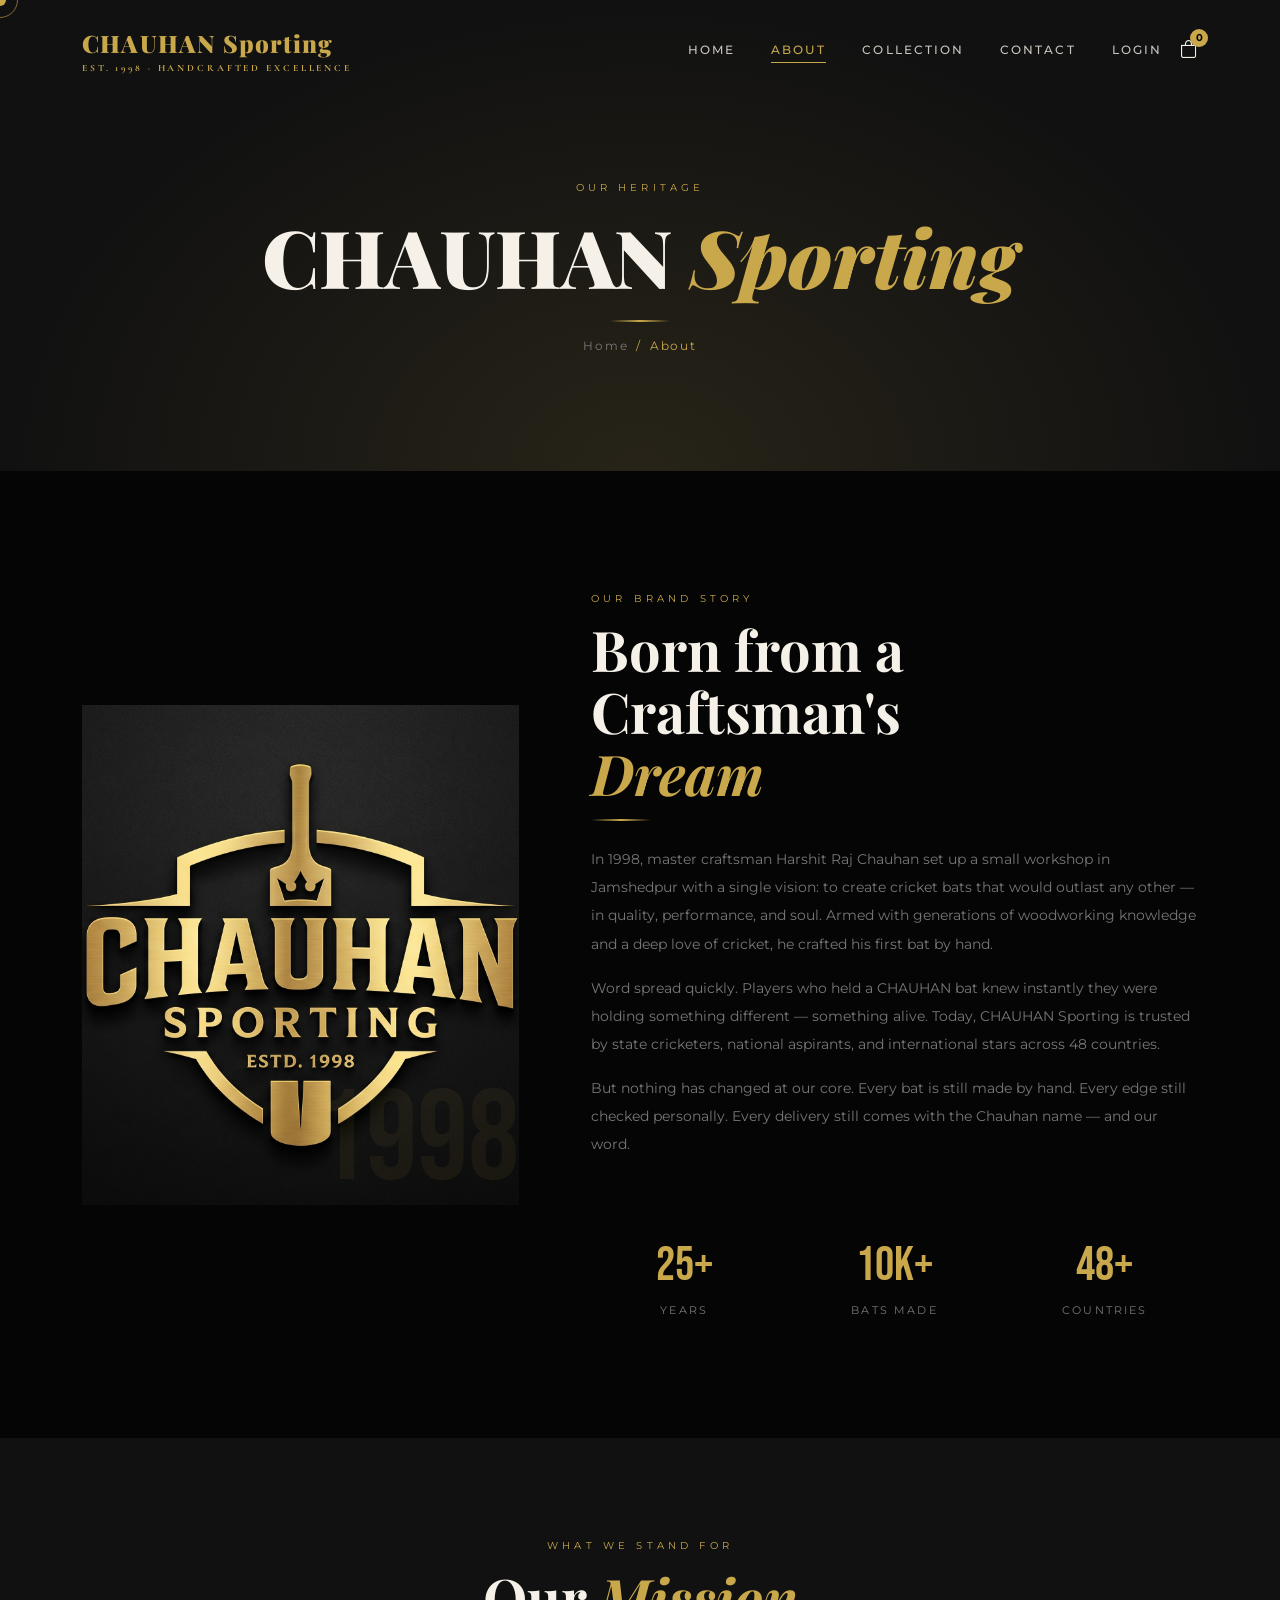
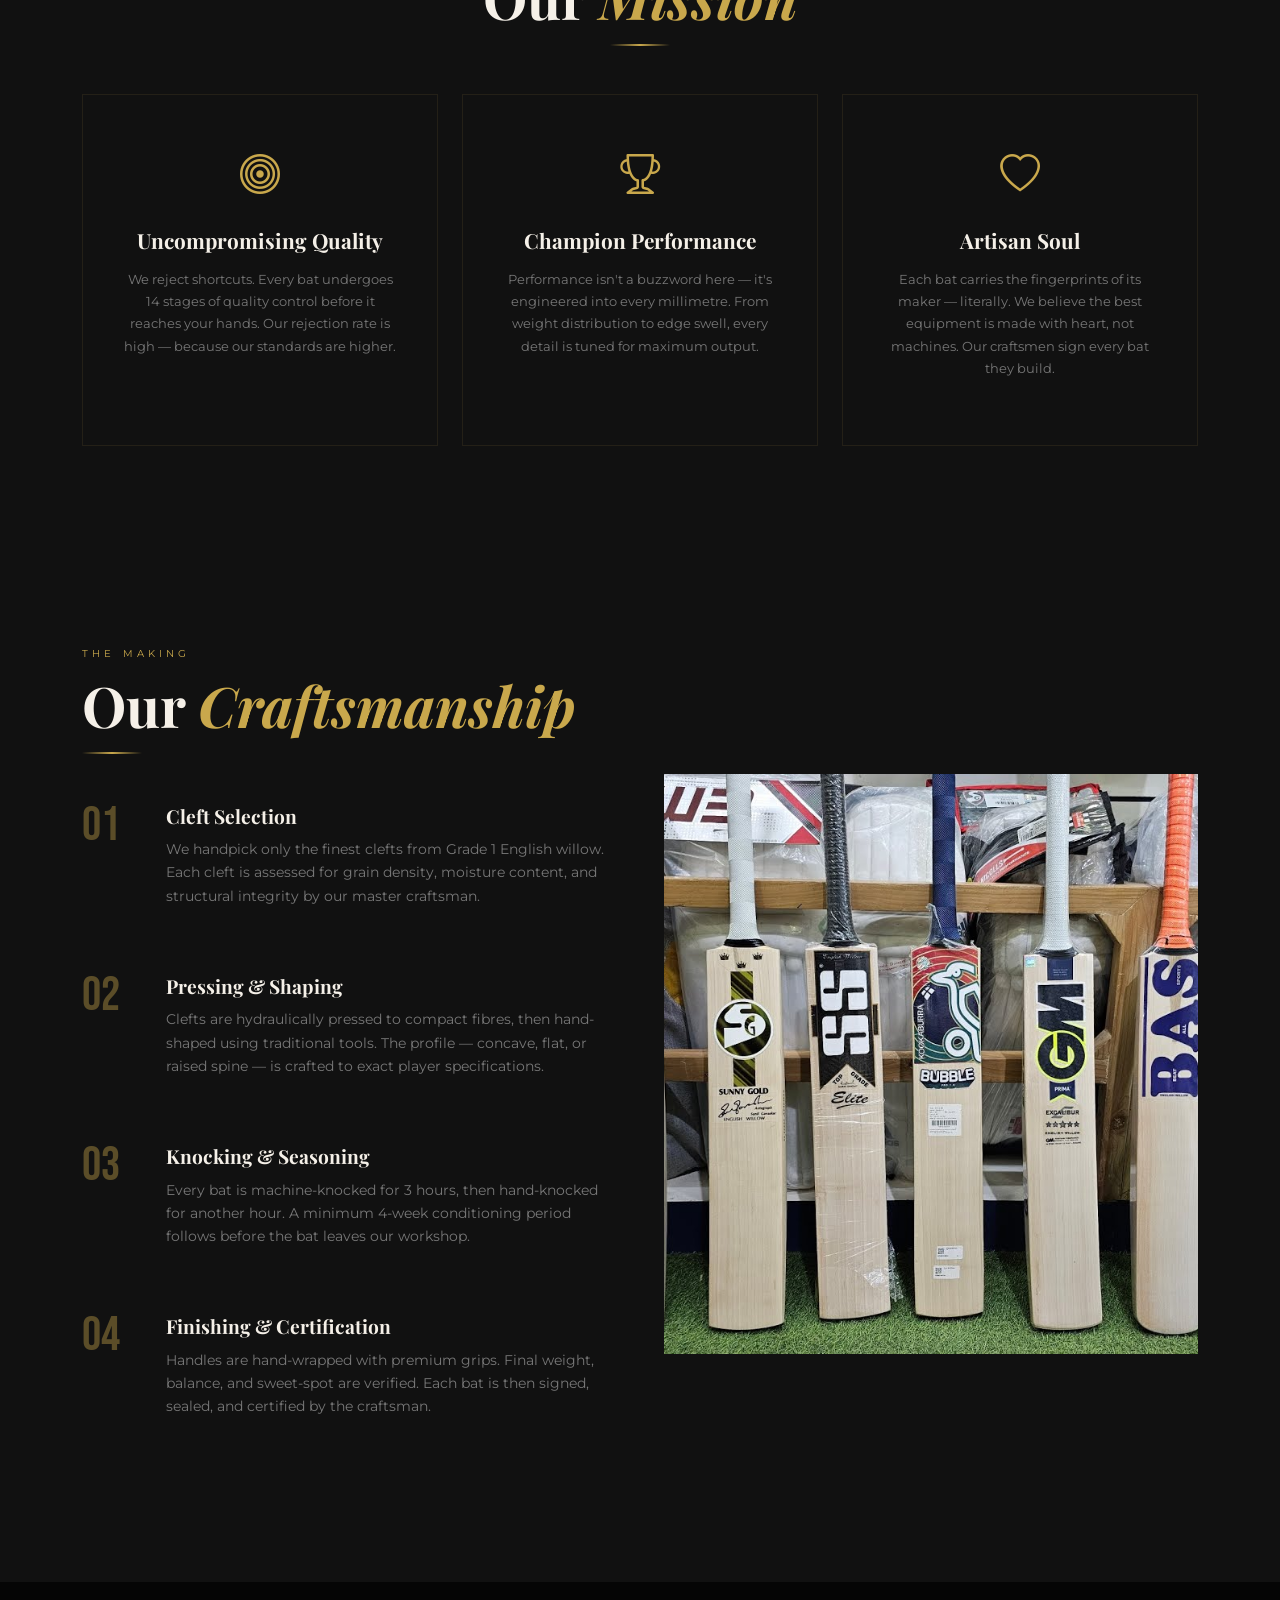
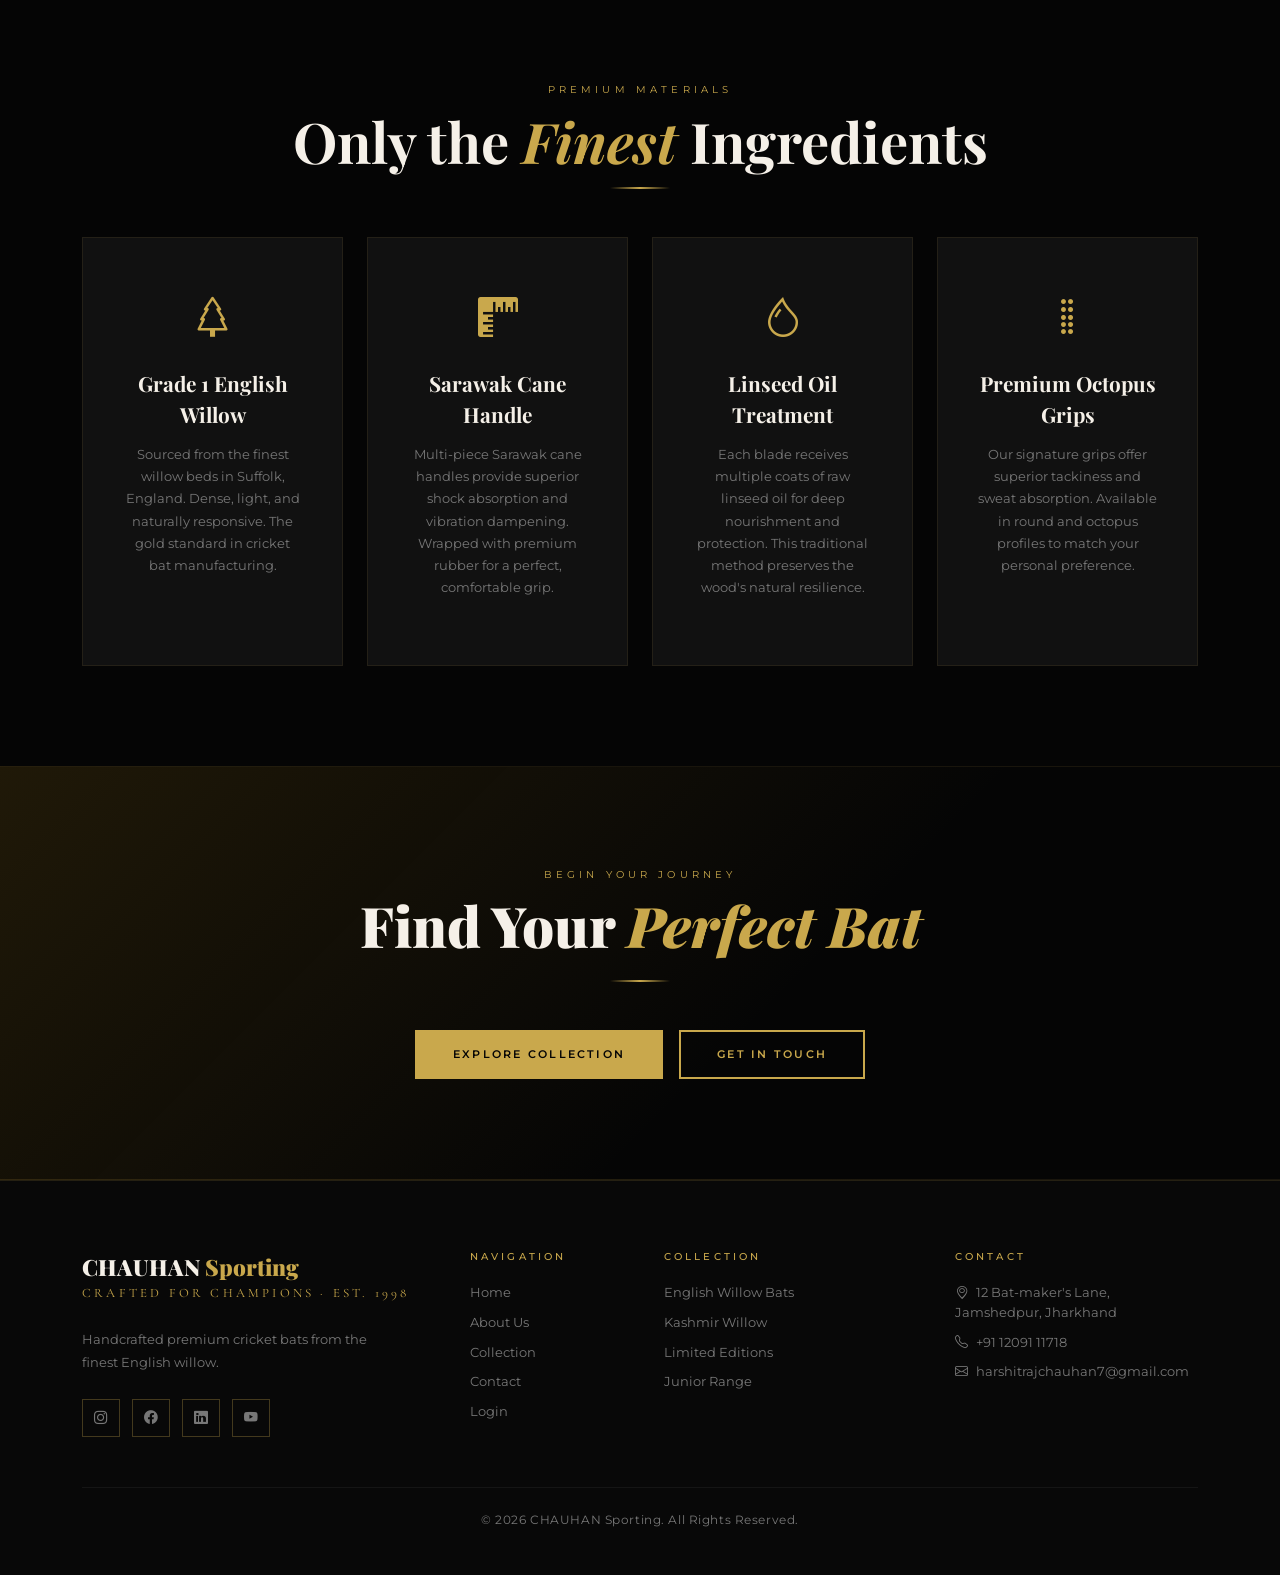
==== commit afabae1d: "modified changes" ====
--- a/about.html
+++ b/about.html
@@ -262,7 +262,7 @@
         <h6>Contact</h6>
         <a href="#"><i class="bi bi-geo-alt me-2"></i>12 Bat-maker's Lane, Jamshedpur, Jharkhand</a>
         <a href="#"><i class="bi bi-telephone me-2"></i>+91 12091 11718</a>
-        <a href="#"><i class="bi bi-envelope me-2"></i>info@chauhansporting.com</a>
+        <a href="#"><i class="bi bi-envelope me-2"></i>harshitrajchauhan7@gmail.com</a>
       </div>
     </div>
     <div class="footer-bottom text-center"><p>© 2026 CHAUHAN Sporting. All Rights Reserved.</p></div>
